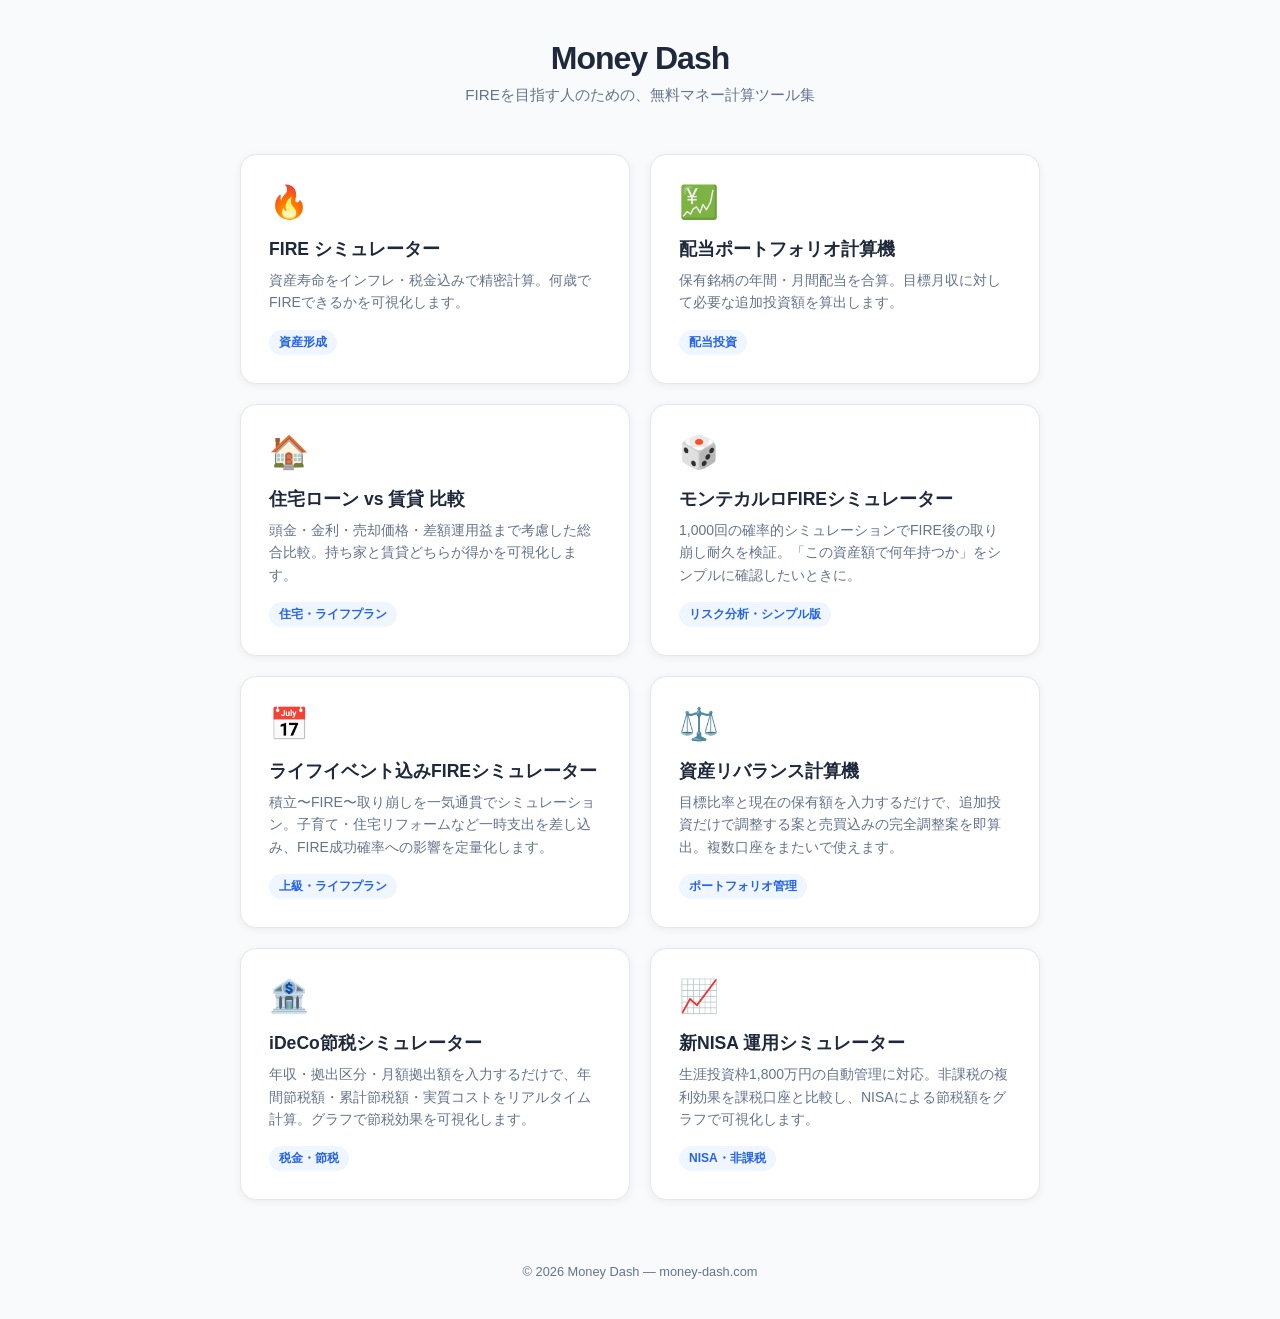
==== index.html @ 2c276aae "Add new NISA simulator and update portal listing - Add nisa.html: 新NISA運用シミュレーター with lifetime limit" ====
<!DOCTYPE html>
<html lang="ja">
<head>
    <meta charset="UTF-8">
    <link rel="icon" href="data:image/svg+xml,<svg xmlns='http://www.w3.org/2000/svg' viewBox='0 0 100 100'><rect width='100' height='100' rx='22' fill='%230D1B2A'/><text x='50' y='57' font-size='36' text-anchor='middle' font-family='Arial' font-weight='bold' fill='%23FFD700'>MD</text><line x1='20' y1='67' x2='80' y2='67' stroke='%23FFD700' stroke-width='4' stroke-linecap='round'/></svg>">
    <meta name="viewport" content="width=device-width, initial-scale=1.0">
    <title>Money Dash — マネー計算ツール集</title>
    <!-- Google tag (gtag.js) -->
    <script async src="https://www.googletagmanager.com/gtag/js?id=G-4P1NTQCQPX"></script>
    <script>
      window.dataLayer = window.dataLayer || [];
      function gtag(){dataLayer.push(arguments);}
      gtag('js', new Date());
      gtag('config', 'G-4P1NTQCQPX');
    </script>
    <style>
        :root {
            --primary: #2563eb;
            --primary-light: #eff6ff;
            --bg: #f8fafc;
            --card-bg: #ffffff;
            --text-main: #1e293b;
            --text-sub: #64748b;
            --border: #e2e8f0;
        }

        * { box-sizing: border-box; }

        body {
            font-family: -apple-system, BlinkMacSystemFont, "Segoe UI", Roboto, sans-serif;
            background: var(--bg);
            color: var(--text-main);
            margin: 0;
            padding: 40px 20px;
            min-height: 100vh;
        }

        .container {
            max-width: 800px;
            margin: 0 auto;
        }

        .site-header {
            text-align: center;
            margin-bottom: 48px;
        }

        .site-header h1 {
            font-size: 2rem;
            font-weight: 800;
            margin: 0 0 8px;
            letter-spacing: -1px;
        }

        .site-header p {
            color: var(--text-sub);
            font-size: 0.95rem;
            margin: 0;
        }

        .tools-grid {
            display: grid;
            grid-template-columns: repeat(auto-fit, minmax(300px, 1fr));
            gap: 20px;
        }

        .tool-card {
            background: var(--card-bg);
            border: 1px solid var(--border);
            border-radius: 16px;
            padding: 28px;
            text-decoration: none;
            color: inherit;
            display: block;
            transition: box-shadow 0.2s, transform 0.2s;
            box-shadow: 0 2px 8px rgba(0,0,0,0.06);
        }

        .tool-card:hover {
            box-shadow: 0 8px 24px rgba(37,99,235,0.12);
            transform: translateY(-2px);
        }

        .tool-icon {
            font-size: 2rem;
            margin-bottom: 16px;
        }

        .tool-name {
            font-size: 1.1rem;
            font-weight: 700;
            margin-bottom: 8px;
        }

        .tool-desc {
            font-size: 0.875rem;
            color: var(--text-sub);
            line-height: 1.6;
        }

        .tool-tag {
            display: inline-block;
            margin-top: 16px;
            background: var(--primary-light);
            color: var(--primary);
            font-size: 0.75rem;
            font-weight: 600;
            padding: 4px 10px;
            border-radius: 20px;
        }

        footer {
            text-align: center;
            margin-top: 64px;
            color: var(--text-sub);
            font-size: 0.8rem;
        }
    </style>
</head>
<body>

<div class="container">
    <header class="site-header">
        <h1>Money Dash</h1>
        <p>FIREを目指す人のための、無料マネー計算ツール集</p>
    </header>

    <div class="tools-grid">
        <a class="tool-card" href="fire-calculator.html">
            <div class="tool-icon">🔥</div>
            <div class="tool-name">FIRE シミュレーター</div>
            <div class="tool-desc">資産寿命をインフレ・税金込みで精密計算。何歳でFIREできるかを可視化します。</div>
            <span class="tool-tag">資産形成</span>
        </a>

        <a class="tool-card" href="dividend-portfolio.html">
            <div class="tool-icon">💹</div>
            <div class="tool-name">配当ポートフォリオ計算機</div>
            <div class="tool-desc">保有銘柄の年間・月間配当を合算。目標月収に対して必要な追加投資額を算出します。</div>
            <span class="tool-tag">配当投資</span>
        </a>

        <a class="tool-card" href="mortgage-vs-rent.html">
            <div class="tool-icon">🏠</div>
            <div class="tool-name">住宅ローン vs 賃貸 比較</div>
            <div class="tool-desc">頭金・金利・売却価格・差額運用益まで考慮した総合比較。持ち家と賃貸どちらが得かを可視化します。</div>
            <span class="tool-tag">住宅・ライフプラン</span>
        </a>

        <a class="tool-card" href="montecarlo.html">
            <div class="tool-icon">🎲</div>
            <div class="tool-name">モンテカルロFIREシミュレーター</div>
            <div class="tool-desc">1,000回の確率的シミュレーションでFIRE後の取り崩し耐久を検証。「この資産額で何年持つか」をシンプルに確認したいときに。</div>
            <span class="tool-tag">リスク分析・シンプル版</span>
        </a>

        <a class="tool-card" href="lifeevent-fire.html">
            <div class="tool-icon">📅</div>
            <div class="tool-name">ライフイベント込みFIREシミュレーター</div>
            <div class="tool-desc">積立〜FIRE〜取り崩しを一気通貫でシミュレーション。子育て・住宅リフォームなど一時支出を差し込み、FIRE成功確率への影響を定量化します。</div>
            <span class="tool-tag">上級・ライフプラン</span>
        </a>

        <a class="tool-card" href="rebalance.html">
            <div class="tool-icon">⚖️</div>
            <div class="tool-name">資産リバランス計算機</div>
            <div class="tool-desc">目標比率と現在の保有額を入力するだけで、追加投資だけで調整する案と売買込みの完全調整案を即算出。複数口座をまたいで使えます。</div>
            <span class="tool-tag">ポートフォリオ管理</span>
        </a>

        <a class="tool-card" href="ideco.html">
            <div class="tool-icon">🏦</div>
            <div class="tool-name">iDeCo節税シミュレーター</div>
            <div class="tool-desc">年収・拠出区分・月額拠出額を入力するだけで、年間節税額・累計節税額・実質コストをリアルタイム計算。グラフで節税効果を可視化します。</div>
            <span class="tool-tag">税金・節税</span>
        </a>

        <a class="tool-card" href="nisa.html">
            <div class="tool-icon">📈</div>
            <div class="tool-name">新NISA 運用シミュレーター</div>
            <div class="tool-desc">生涯投資枠1,800万円の自動管理に対応。非課税の複利効果を課税口座と比較し、NISAによる節税額をグラフで可視化します。</div>
            <span class="tool-tag">NISA・非課税</span>
        </a>
    </div>

    <footer>
        &copy; 2026 Money Dash — money-dash.com
    </footer>
</div>

</body>
</html>
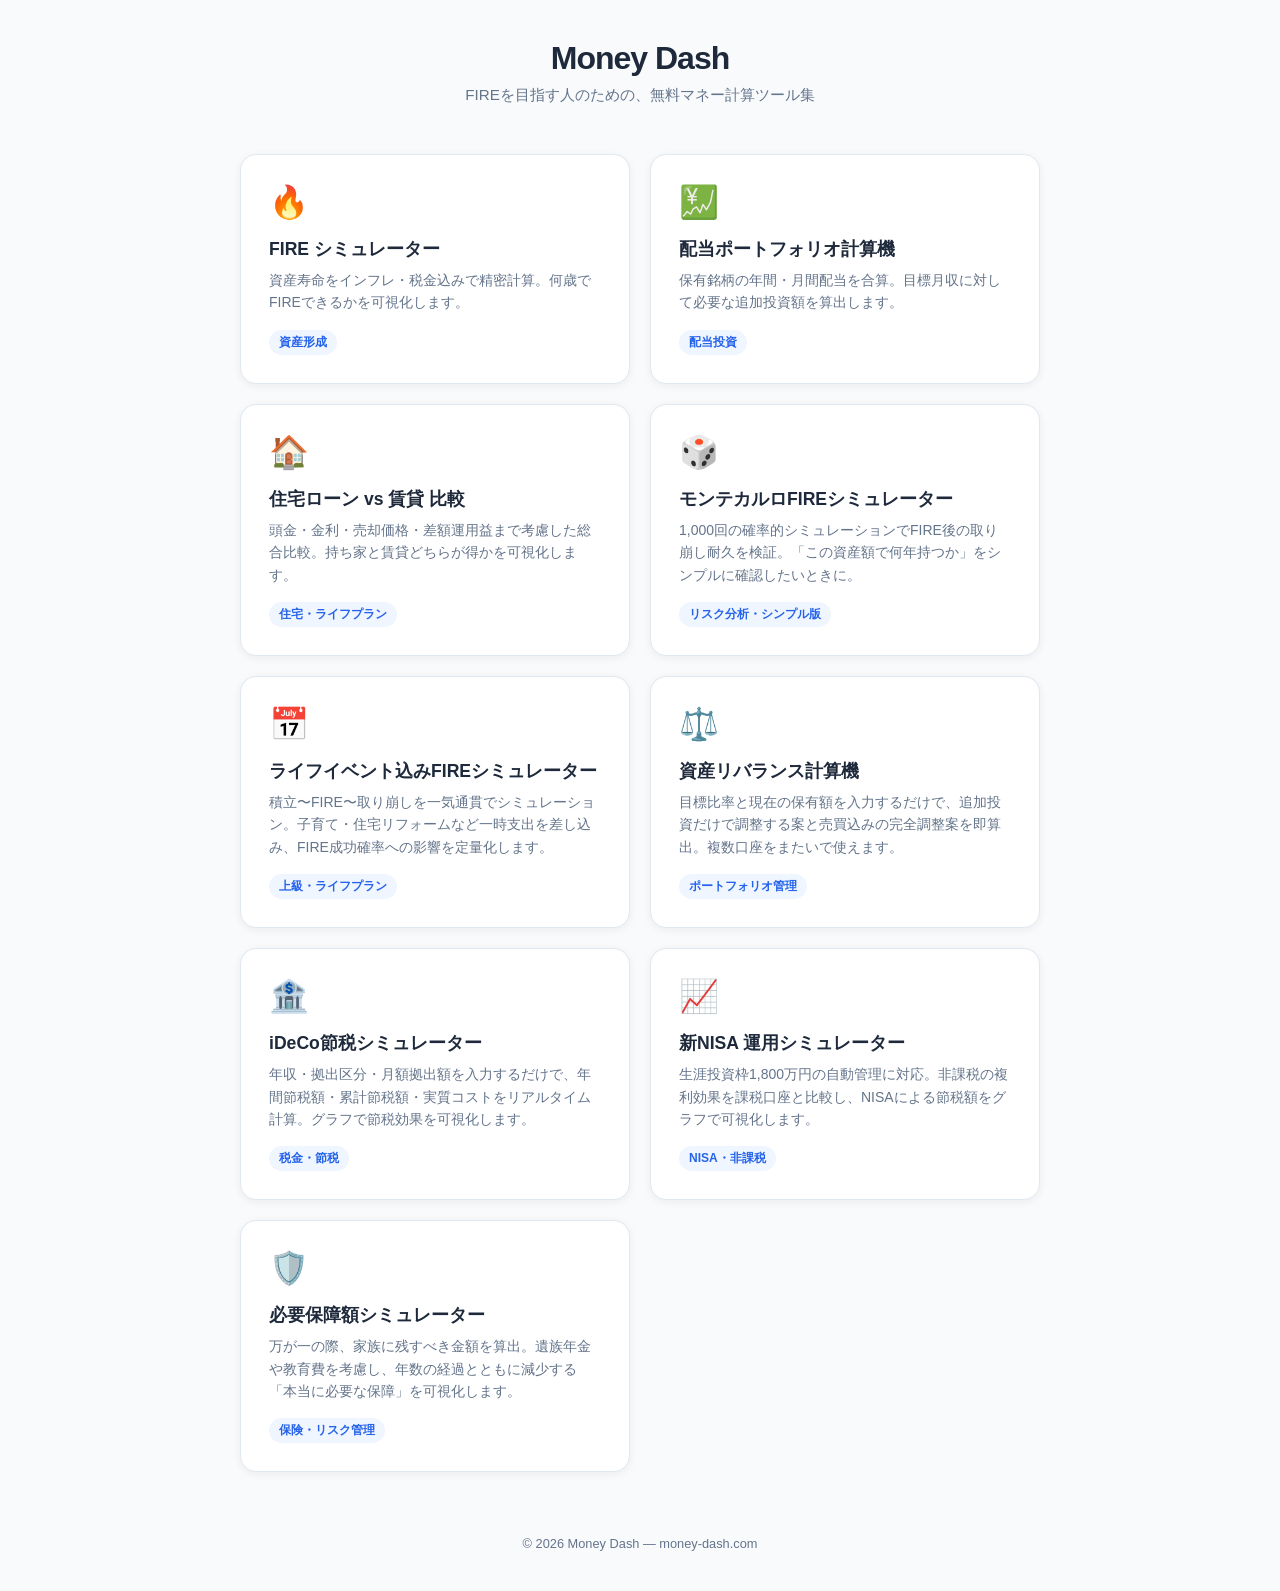
==== commit 6adf65c5: "Add insurance coverage simulator and update portal Co-Authored-By: Claude Sonnet 4.6 <noreply@anthro" ====
--- a/index.html
+++ b/index.html
@@ -181,6 +181,13 @@
             <div class="tool-desc">生涯投資枠1,800万円の自動管理に対応。非課税の複利効果を課税口座と比較し、NISAによる節税額をグラフで可視化します。</div>
             <span class="tool-tag">NISA・非課税</span>
         </a>
+
+        <a class="tool-card" href="insurance-needed.html">
+            <div class="tool-icon">🛡️</div>
+            <div class="tool-name">必要保障額シミュレーター</div>
+            <div class="tool-desc">万が一の際、家族に残すべき金額を算出。遺族年金や教育費を考慮し、年数の経過とともに減少する「本当に必要な保障」を可視化します。</div>
+            <span class="tool-tag">保険・リスク管理</span>
+        </a>
     </div>
 
     <footer>
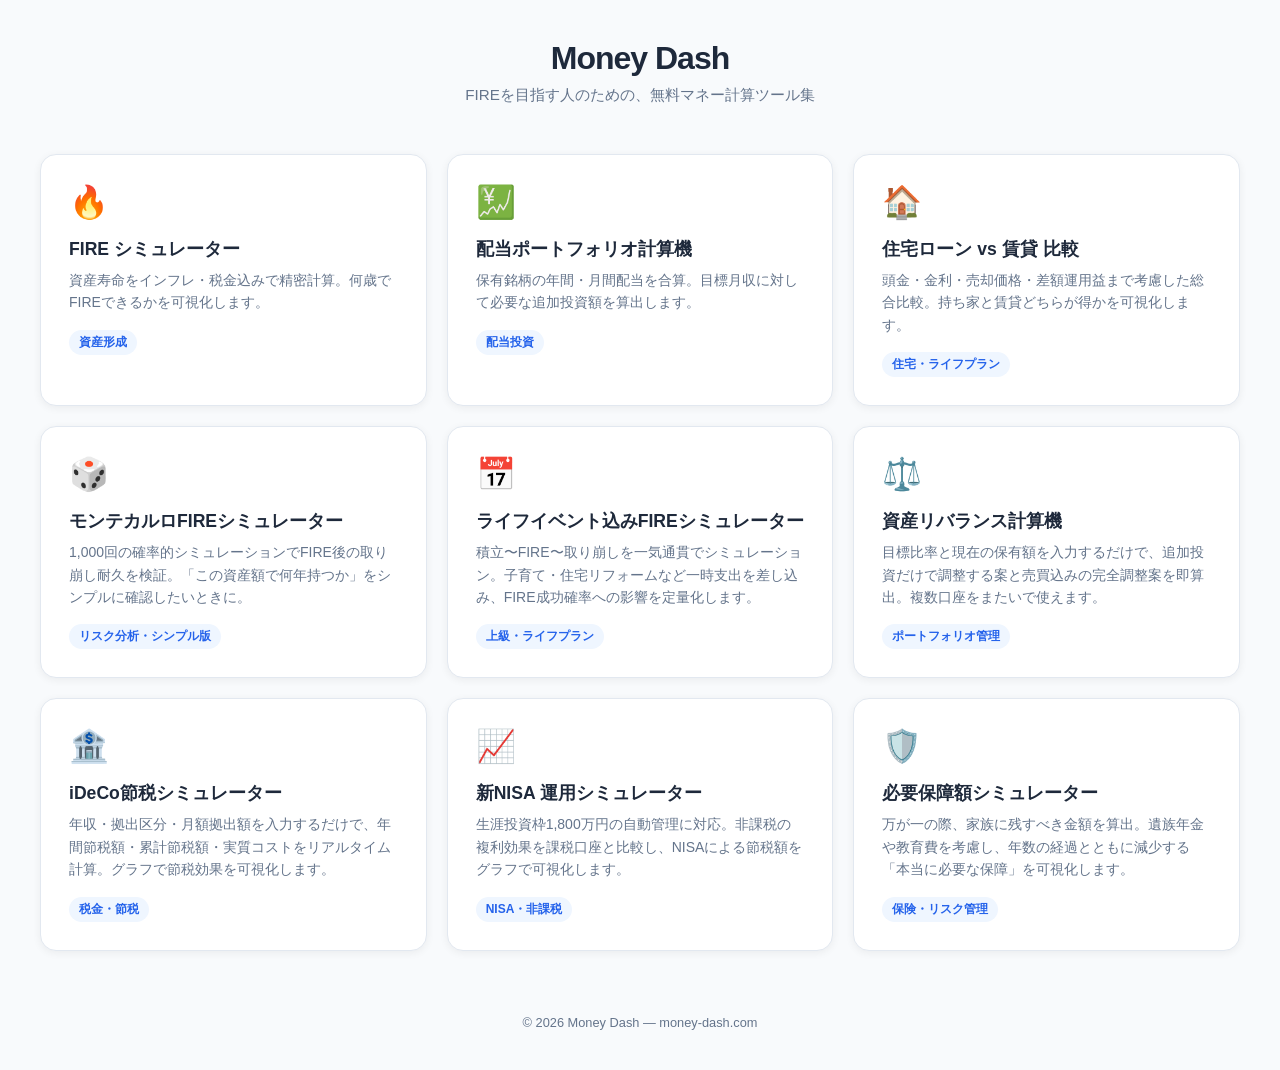
==== commit 14efa684: "Refactor: extract CSS/JS to separate files and fix Tailwind CDN version - Split inline JS from all H" ====
--- a/index.html
+++ b/index.html
@@ -13,6 +13,7 @@
       gtag('js', new Date());
       gtag('config', 'G-4P1NTQCQPX');
     </script>
+    <link rel="stylesheet" href="common.css">
     <style>
         :root {
             --primary: #2563eb;
@@ -36,7 +37,7 @@
         }
 
         .container {
-            max-width: 800px;
+            max-width: 1200px;
             margin: 0 auto;
         }
 
@@ -60,8 +61,20 @@
 
         .tools-grid {
             display: grid;
-            grid-template-columns: repeat(auto-fit, minmax(300px, 1fr));
+            grid-template-columns: 1fr;
             gap: 20px;
+        }
+
+        @media (min-width: 540px) {
+            .tools-grid {
+                grid-template-columns: repeat(2, 1fr);
+            }
+        }
+
+        @media (min-width: 1024px) {
+            .tools-grid {
+                grid-template-columns: repeat(3, 1fr);
+            }
         }
 
         .tool-card {
--- a/common.css
+++ b/common.css
@@ -0,0 +1,106 @@
+/* ===================================
+   Money Dash — 共通スタイル
+   =================================== */
+
+/* ---- ナビゲーション ---- */
+.site-nav {
+    position: sticky;
+    top: 0;
+    z-index: 100;
+    backdrop-filter: blur(14px);
+    -webkit-backdrop-filter: blur(14px);
+    background: rgba(248,250,252,0.88);
+    border-bottom: 1px solid rgba(226,232,240,0.8);
+    height: 48px;
+    display: flex;
+    align-items: center;
+    gap: 10px;
+    padding: 0 20px;
+    margin-bottom: 20px;
+}
+
+.nav-logo {
+    background: #0D1B2A;
+    color: #FFD700;
+    font-weight: 800;
+    font-size: 0.7rem;
+    letter-spacing: 0.5px;
+    padding: 4px 8px;
+    border-radius: 6px;
+    text-decoration: none;
+    flex-shrink: 0;
+}
+
+.nav-sep { color: #e2e8f0; font-size: 1rem; line-height: 1; }
+
+.nav-current {
+    color: #1e293b;
+    font-size: 0.85rem;
+    font-weight: 600;
+    white-space: nowrap;
+    overflow: hidden;
+    text-overflow: ellipsis;
+}
+
+/* ---- アフィリエイトセクション ---- */
+.affiliate-section {
+    margin-top: 32px;
+    padding: 24px;
+    background: #f8fafc;
+    border-radius: 16px;
+    border: 1px solid #e2e8f0;
+}
+.affiliate-label { margin: 0 0 4px; font-size: 0.75rem; font-weight: 700; color: #64748b; letter-spacing: 0.05em; }
+.affiliate-title { margin: 0 0 16px; font-size: 0.95rem; font-weight: 600; color: #1e293b; }
+.affiliate-buttons { display: flex; gap: 12px; flex-wrap: wrap; }
+.affiliate-btn {
+    flex: 1;
+    min-width: 200px;
+    display: block;
+    padding: 14px 20px;
+    color: white;
+    border-radius: 10px;
+    text-decoration: none;
+    text-align: center;
+    font-weight: 700;
+    font-size: 0.9rem;
+}
+.affiliate-btn-sbi { background: #ff6600; }
+.affiliate-btn-rakuten { background: #bf0000; }
+.affiliate-note { margin: 12px 0 0; font-size: 0.75rem; color: #94a3b8; }
+
+/* ---- 関連ツールセクション ---- */
+.related-tools-wrap { margin: 0 auto; padding: 0 20px 32px; }
+.related-tools-inner { padding: 20px 0 16px; border-top: 1px solid #e2e8f0; }
+.related-tools-title {
+    font-size: 0.7rem;
+    font-weight: 700;
+    color: #94a3b8;
+    margin: 0 0 12px;
+    letter-spacing: 0.08em;
+    text-transform: uppercase;
+}
+.related-tools-grid {
+    display: grid;
+    grid-template-columns: repeat(auto-fit, minmax(180px, 1fr));
+    gap: 10px;
+}
+.related-tool-card {
+    display: flex;
+    align-items: center;
+    gap: 10px;
+    background: #fff;
+    border: 1px solid #e2e8f0;
+    border-radius: 10px;
+    padding: 12px 14px;
+    text-decoration: none;
+    color: inherit;
+    transition: box-shadow 0.2s;
+}
+.related-tool-card:hover { box-shadow: 0 4px 12px rgba(37,99,235,0.1); }
+.related-tool-icon { font-size: 1.4rem; line-height: 1; flex-shrink: 0; }
+.related-tool-name { font-weight: 700; font-size: 0.8rem; color: #1e293b; line-height: 1.3; }
+.related-tool-desc { font-size: 0.7rem; color: #64748b; margin-top: 2px; }
+
+/* ---- 免責 ---- */
+.disclaimer { font-size: 0.75rem; color: #64748b; text-align: center; line-height: 1.6; margin: 0; }
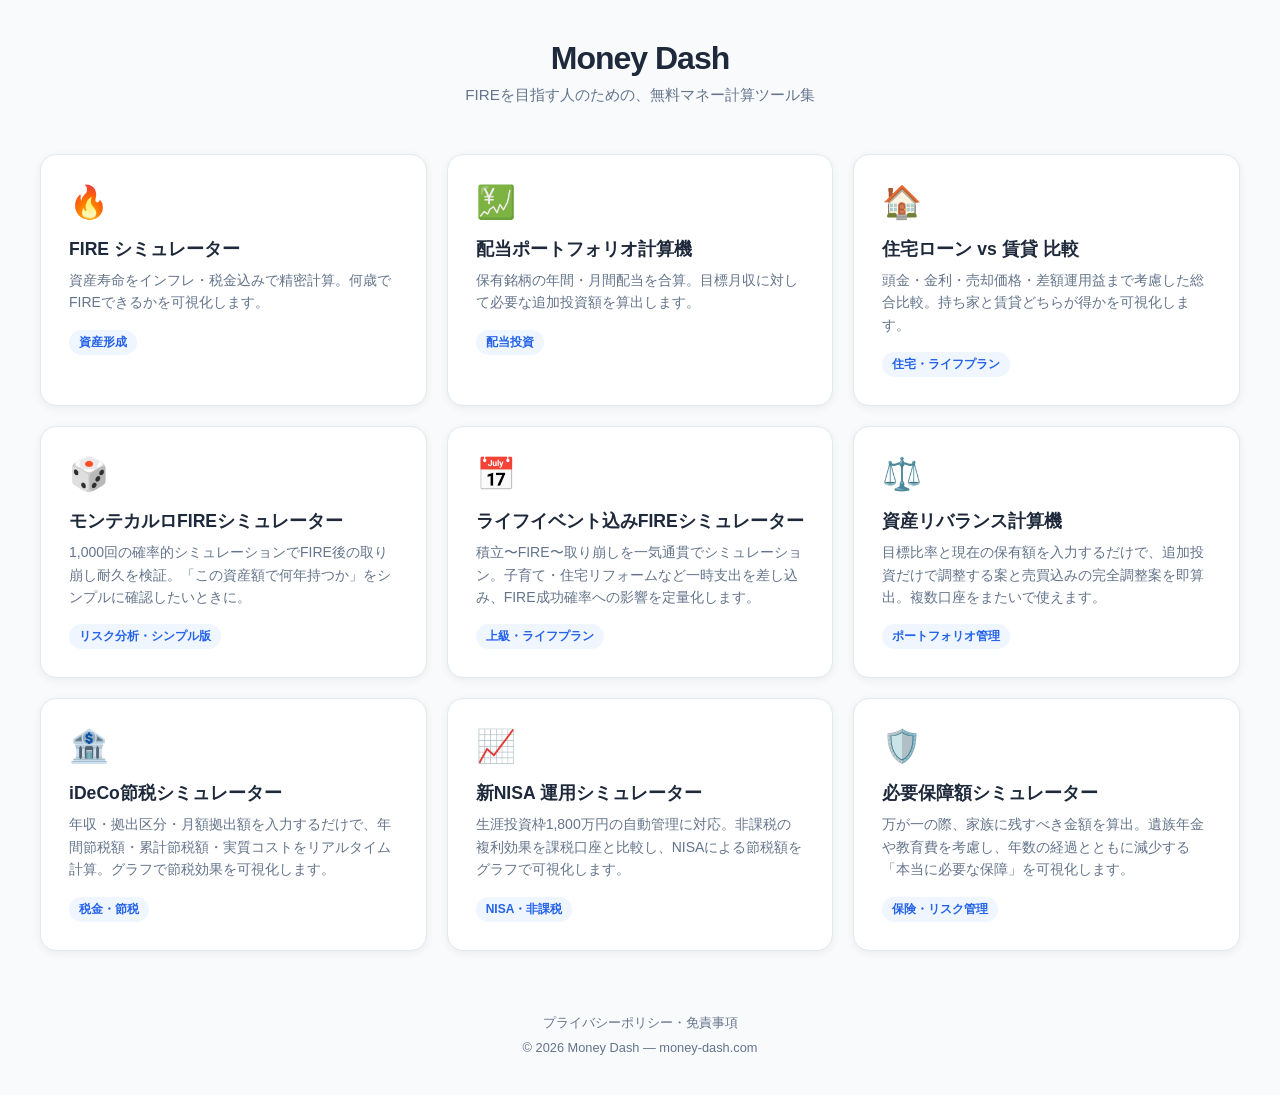
==== commit da68e14d: "Add privacy policy page and link from index footer Covers disclaimer, affiliate disclosure, Google A" ====
--- a/index.html
+++ b/index.html
@@ -204,6 +204,9 @@
     </div>
 
     <footer>
+        <div style="margin-bottom: 8px;">
+            <a href="privacy.html" style="color: var(--text-sub); text-decoration: none;">プライバシーポリシー・免責事項</a>
+        </div>
         &copy; 2026 Money Dash — money-dash.com
     </footer>
 </div>
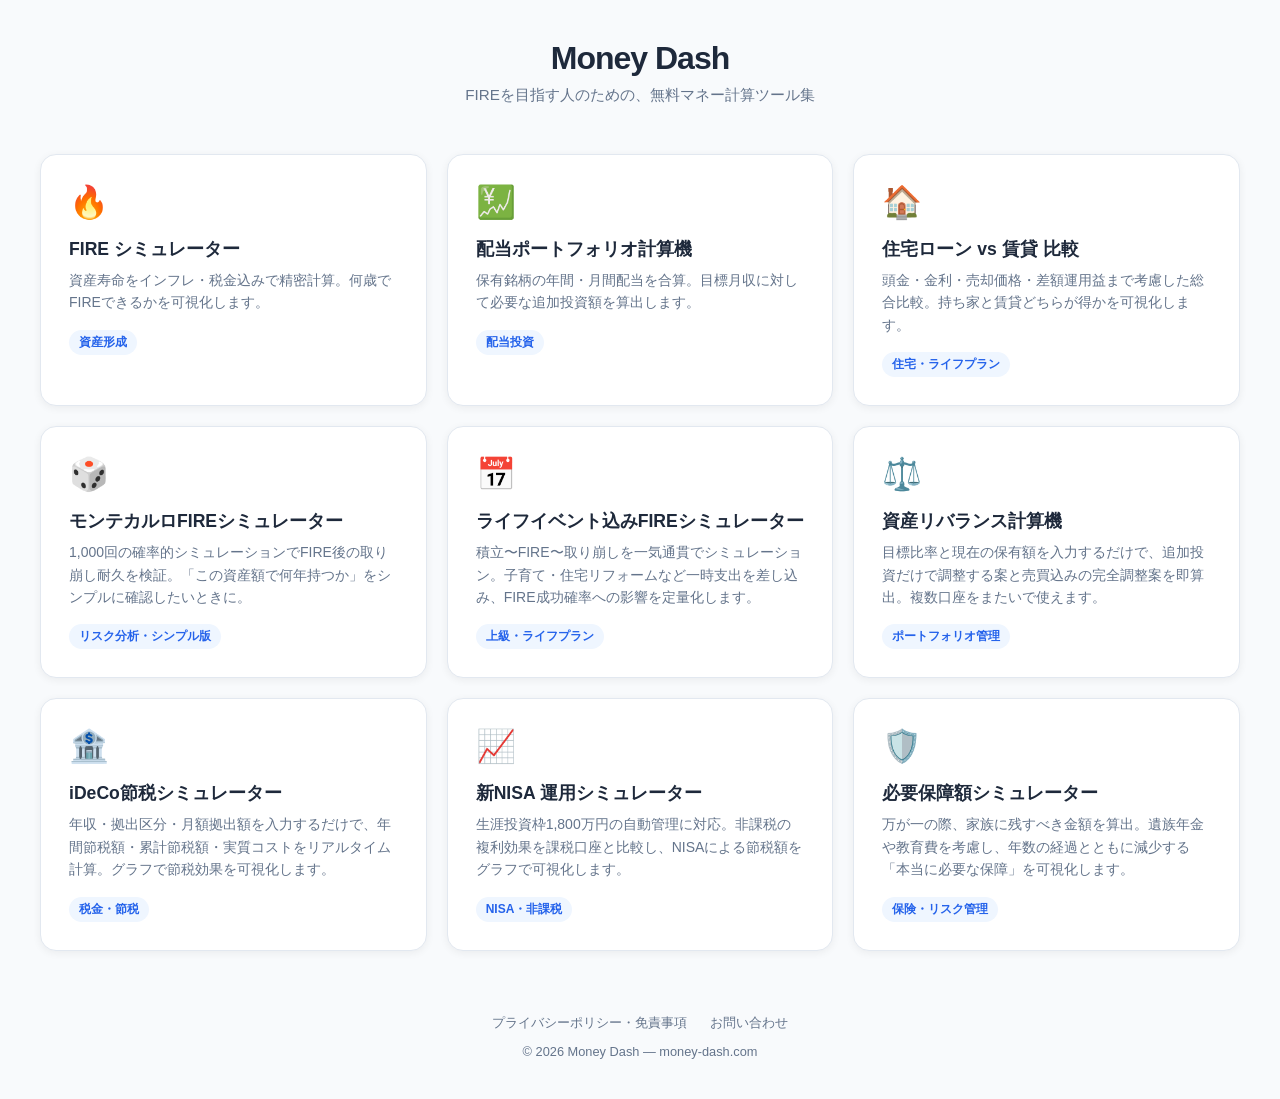
==== commit cf776218: "Add contact form link to index footer and fix disclaimer links Co-Authored-By: Claude Sonnet 4.6 <no" ====
--- a/index.html
+++ b/index.html
@@ -204,8 +204,9 @@
     </div>
 
     <footer>
-        <div style="margin-bottom: 8px;">
-            <a href="privacy.html" style="color: var(--text-sub); text-decoration: none;">プライバシーポリシー・免責事項</a>
+        <div style="margin-bottom: 12px;">
+            <a href="privacy.html" style="color: var(--text-sub); text-decoration: none; margin: 0 10px;">プライバシーポリシー・免責事項</a>
+            <a href="https://docs.google.com/forms/d/e/1FAIpQLSfcU8UWEOnSuYY_kcmbOS2hraQ7HVrnUQq1cOif-BxDue2jgA/viewform" target="_blank" rel="noopener" style="color: var(--text-sub); text-decoration: none; margin: 0 10px;">お問い合わせ</a>
         </div>
         &copy; 2026 Money Dash — money-dash.com
     </footer>
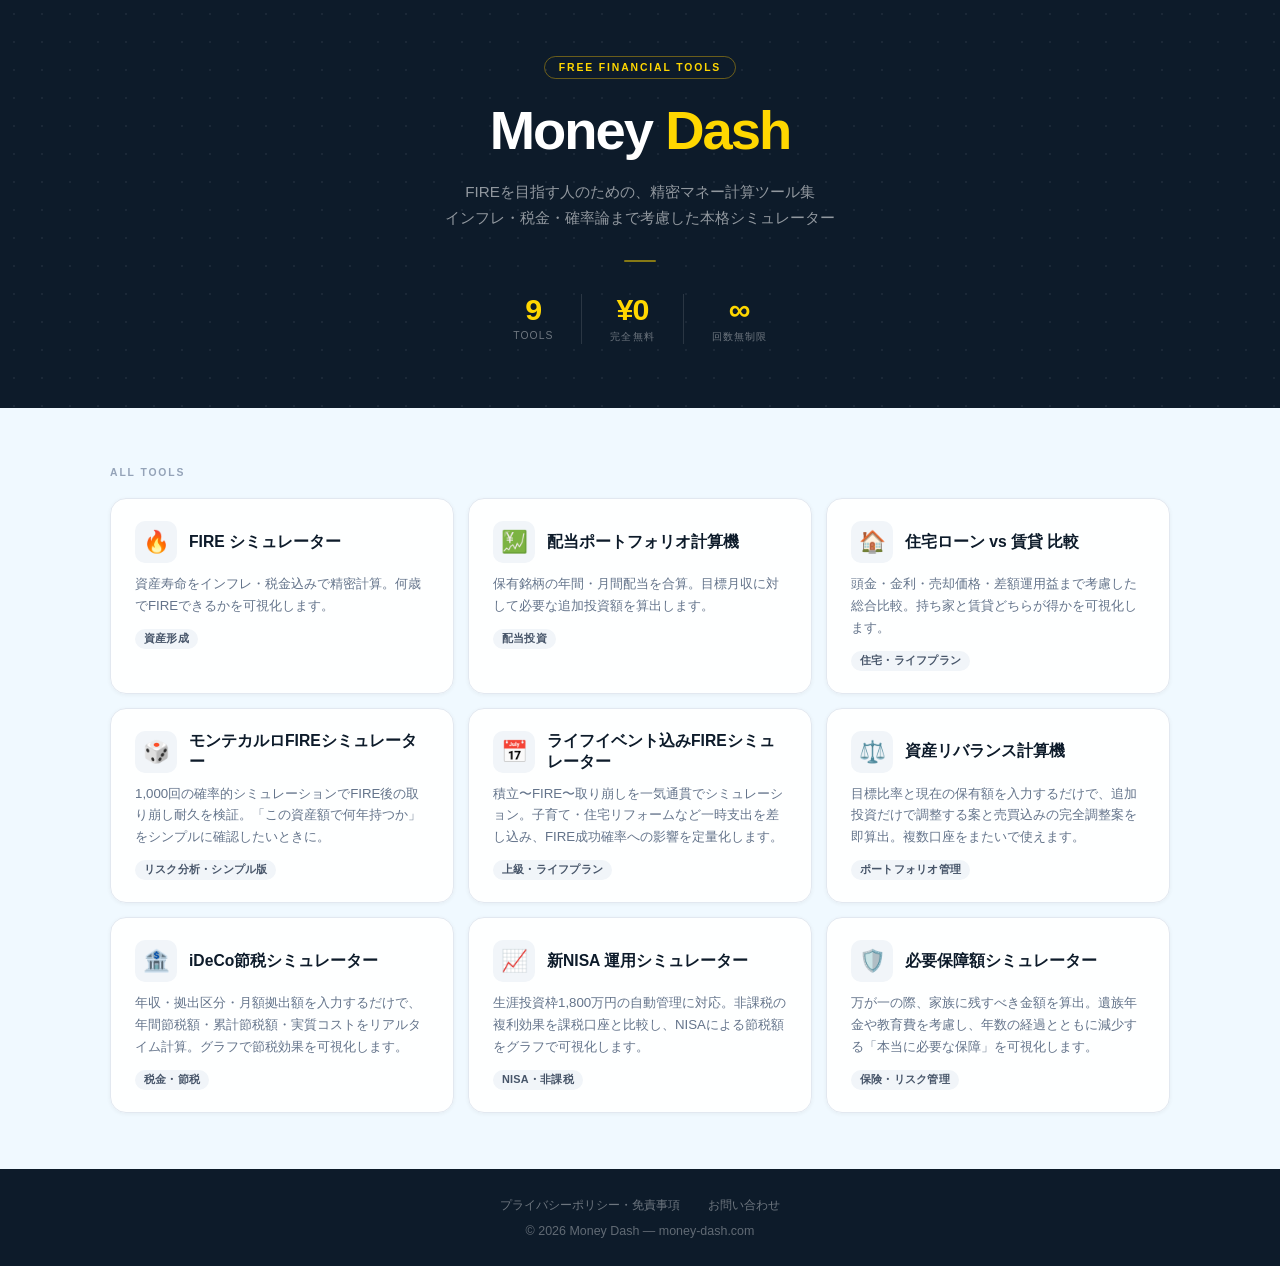
==== commit bd952b90: "Redesign index page with dark navy hero and gold accents Co-Authored-By: Claude Sonnet 4.6 <noreply@" ====
--- a/index.html
+++ b/index.html
@@ -4,6 +4,11 @@
     <meta charset="UTF-8">
     <link rel="icon" href="data:image/svg+xml,<svg xmlns='http://www.w3.org/2000/svg' viewBox='0 0 100 100'><rect width='100' height='100' rx='22' fill='%230D1B2A'/><text x='50' y='57' font-size='36' text-anchor='middle' font-family='Arial' font-weight='bold' fill='%23FFD700'>MD</text><line x1='20' y1='67' x2='80' y2='67' stroke='%23FFD700' stroke-width='4' stroke-linecap='round'/></svg>">
     <meta name="viewport" content="width=device-width, initial-scale=1.0">
+    <meta property="og:title" content="Money Dash — 無料マネー計算ツール集">
+    <meta property="og:description" content="FIRE、NISA、住宅ローン比較など、一生のお金の問題を可視化する精密シミュレーター。">
+    <meta property="og:type" content="website">
+    <meta property="og:url" content="https://money-dash.com">
+    <meta name="twitter:card" content="summary_large_image">
     <title>Money Dash — マネー計算ツール集</title>
     <!-- Google tag (gtag.js) -->
     <script async src="https://www.googletagmanager.com/gtag/js?id=G-4P1NTQCQPX"></script>
@@ -15,202 +20,369 @@
     </script>
     <link rel="stylesheet" href="common.css">
     <style>
-        :root {
-            --primary: #2563eb;
-            --primary-light: #eff6ff;
-            --bg: #f8fafc;
-            --card-bg: #ffffff;
-            --text-main: #1e293b;
-            --text-sub: #64748b;
-            --border: #e2e8f0;
-        }
-
         * { box-sizing: border-box; }
 
         body {
-            font-family: -apple-system, BlinkMacSystemFont, "Segoe UI", Roboto, sans-serif;
-            background: var(--bg);
-            color: var(--text-main);
+            font-family: 'Helvetica Neue', Arial, sans-serif;
+            background: #f0f9ff;
+            color: #1e293b;
             margin: 0;
-            padding: 40px 20px;
+            padding: 0;
             min-height: 100vh;
         }
 
-        .container {
-            max-width: 1200px;
+        /* ---- Hero ---- */
+        .hero {
+            background: #0D1B2A;
+            padding: 56px 20px 64px;
+            text-align: center;
+            position: relative;
+            overflow: hidden;
+        }
+
+        /* subtle dot-grid texture */
+        .hero::before {
+            content: '';
+            position: absolute;
+            inset: 0;
+            background-image: radial-gradient(rgba(255,255,255,0.06) 1px, transparent 1px);
+            background-size: 28px 28px;
+            pointer-events: none;
+        }
+
+        .hero-inner {
+            position: relative;
+            max-width: 680px;
             margin: 0 auto;
         }
 
-        .site-header {
+        .hero-badge {
+            display: inline-block;
+            border: 1px solid rgba(200,160,12,0.5);
+            color: #FFD700;
+            font-size: 0.65rem;
+            font-weight: 700;
+            letter-spacing: 0.18em;
+            text-transform: uppercase;
+            padding: 5px 14px;
+            border-radius: 20px;
+            margin-bottom: 22px;
+        }
+
+        .hero h1 {
+            font-size: clamp(2.2rem, 6vw, 3.4rem);
+            font-weight: 800;
+            color: #ffffff;
+            margin: 0 0 4px;
+            letter-spacing: -2px;
+            line-height: 1.1;
+        }
+
+        .hero h1 em {
+            font-style: normal;
+            color: #FFD700;
+        }
+
+        .hero-sub {
+            color: rgba(255,255,255,0.55);
+            font-size: 0.95rem;
+            margin: 18px auto 0;
+            line-height: 1.75;
+            max-width: 480px;
+        }
+
+        .hero-divider {
+            width: 32px;
+            height: 2px;
+            background: rgba(255,215,0,0.5);
+            margin: 28px auto 0;
+            border-radius: 2px;
+        }
+
+        .hero-stats {
+            display: flex;
+            justify-content: center;
+            gap: 0;
+            margin-top: 32px;
+        }
+
+        .hero-stat {
             text-align: center;
-            margin-bottom: 48px;
-        }
-
-        .site-header h1 {
-            font-size: 2rem;
+            padding: 0 28px;
+            border-right: 1px solid rgba(255,255,255,0.12);
+        }
+        .hero-stat:last-child { border-right: none; }
+
+        .hero-stat-num {
+            font-size: 1.9rem;
             font-weight: 800;
-            margin: 0 0 8px;
+            color: #FFD700;
             letter-spacing: -1px;
-        }
-
-        .site-header p {
-            color: var(--text-sub);
-            font-size: 0.95rem;
-            margin: 0;
+            line-height: 1;
+        }
+
+        .hero-stat-label {
+            font-size: 0.65rem;
+            color: rgba(255,255,255,0.4);
+            text-transform: uppercase;
+            letter-spacing: 0.1em;
+            margin-top: 6px;
+        }
+
+        /* ---- Tools section ---- */
+        .tools-section {
+            max-width: 1100px;
+            margin: 0 auto;
+            padding: 48px 20px 56px;
+        }
+
+        .section-label {
+            font-size: 0.65rem;
+            font-weight: 700;
+            letter-spacing: 0.18em;
+            text-transform: uppercase;
+            color: #94a3b8;
+            margin-bottom: 20px;
         }
 
         .tools-grid {
             display: grid;
             grid-template-columns: 1fr;
-            gap: 20px;
+            gap: 14px;
         }
 
         @media (min-width: 540px) {
-            .tools-grid {
-                grid-template-columns: repeat(2, 1fr);
-            }
+            .tools-grid { grid-template-columns: repeat(2, 1fr); }
         }
 
         @media (min-width: 1024px) {
-            .tools-grid {
-                grid-template-columns: repeat(3, 1fr);
-            }
+            .tools-grid { grid-template-columns: repeat(3, 1fr); }
         }
 
         .tool-card {
-            background: var(--card-bg);
-            border: 1px solid var(--border);
+            background: rgba(255,255,255,0.95);
+            border: 1px solid #e2e8f0;
             border-radius: 16px;
-            padding: 28px;
+            padding: 22px 22px 22px 24px;
             text-decoration: none;
             color: inherit;
             display: block;
-            transition: box-shadow 0.2s, transform 0.2s;
-            box-shadow: 0 2px 8px rgba(0,0,0,0.06);
+            transition: box-shadow 0.2s, transform 0.2s, border-color 0.2s;
+            box-shadow: 0 1px 4px rgba(0,0,0,0.05);
+            position: relative;
+            overflow: hidden;
+        }
+
+        .tool-card::before {
+            content: '';
+            position: absolute;
+            left: 0;
+            top: 0;
+            bottom: 0;
+            width: 3px;
+            background: transparent;
+            transition: background 0.2s;
         }
 
         .tool-card:hover {
-            box-shadow: 0 8px 24px rgba(37,99,235,0.12);
+            box-shadow: 0 8px 24px rgba(13,27,42,0.1);
             transform: translateY(-2px);
+            border-color: #cbd5e1;
+        }
+
+        .tool-card:hover::before {
+            background: #C8960C;
+        }
+
+        .tool-card-head {
+            display: flex;
+            align-items: center;
+            gap: 12px;
+            margin-bottom: 10px;
         }
 
         .tool-icon {
-            font-size: 2rem;
-            margin-bottom: 16px;
+            font-size: 1.35rem;
+            line-height: 1;
+            width: 42px;
+            height: 42px;
+            background: #f1f5f9;
+            border-radius: 10px;
+            display: flex;
+            align-items: center;
+            justify-content: center;
+            flex-shrink: 0;
         }
 
         .tool-name {
-            font-size: 1.1rem;
+            font-size: 0.98rem;
             font-weight: 700;
-            margin-bottom: 8px;
+            line-height: 1.3;
+            color: #0D1B2A;
         }
 
         .tool-desc {
-            font-size: 0.875rem;
-            color: var(--text-sub);
-            line-height: 1.6;
+            font-size: 0.83rem;
+            color: #64748b;
+            line-height: 1.65;
         }
 
         .tool-tag {
             display: inline-block;
-            margin-top: 16px;
-            background: var(--primary-light);
-            color: var(--primary);
-            font-size: 0.75rem;
+            margin-top: 12px;
+            background: #f1f5f9;
+            color: #475569;
+            font-size: 0.68rem;
             font-weight: 600;
-            padding: 4px 10px;
+            padding: 3px 9px;
             border-radius: 20px;
-        }
-
+            letter-spacing: 0.02em;
+        }
+
+        /* ---- Footer ---- */
         footer {
+            background: #0D1B2A;
+            color: rgba(255,255,255,0.35);
             text-align: center;
-            margin-top: 64px;
-            color: var(--text-sub);
-            font-size: 0.8rem;
+            padding: 28px 20px;
+            font-size: 0.78rem;
+        }
+
+        .footer-links {
+            margin-bottom: 10px;
+        }
+
+        footer a {
+            color: rgba(255,255,255,0.4);
+            text-decoration: none;
+            margin: 0 12px;
+        }
+
+        footer a:hover {
+            color: rgba(255,255,255,0.7);
         }
     </style>
 </head>
 <body>
 
-<div class="container">
-    <header class="site-header">
-        <h1>Money Dash</h1>
-        <p>FIREを目指す人のための、無料マネー計算ツール集</p>
-    </header>
-
+<header class="hero">
+    <div class="hero-inner">
+        <div class="hero-badge">Free Financial Tools</div>
+        <h1>Money <em>Dash</em></h1>
+        <p class="hero-sub">FIREを目指す人のための、精密マネー計算ツール集<br>インフレ・税金・確率論まで考慮した本格シミュレーター</p>
+        <div class="hero-divider"></div>
+        <div class="hero-stats">
+            <div class="hero-stat">
+                <div class="hero-stat-num">9</div>
+                <div class="hero-stat-label">Tools</div>
+            </div>
+            <div class="hero-stat">
+                <div class="hero-stat-num">¥0</div>
+                <div class="hero-stat-label">完全無料</div>
+            </div>
+            <div class="hero-stat">
+                <div class="hero-stat-num">∞</div>
+                <div class="hero-stat-label">回数無制限</div>
+            </div>
+        </div>
+    </div>
+</header>
+
+<section class="tools-section">
+    <p class="section-label">All Tools</p>
     <div class="tools-grid">
+
         <a class="tool-card" href="fire-calculator.html">
-            <div class="tool-icon">🔥</div>
-            <div class="tool-name">FIRE シミュレーター</div>
+            <div class="tool-card-head">
+                <div class="tool-icon">🔥</div>
+                <div class="tool-name">FIRE シミュレーター</div>
+            </div>
             <div class="tool-desc">資産寿命をインフレ・税金込みで精密計算。何歳でFIREできるかを可視化します。</div>
             <span class="tool-tag">資産形成</span>
         </a>
 
         <a class="tool-card" href="dividend-portfolio.html">
-            <div class="tool-icon">💹</div>
-            <div class="tool-name">配当ポートフォリオ計算機</div>
+            <div class="tool-card-head">
+                <div class="tool-icon">💹</div>
+                <div class="tool-name">配当ポートフォリオ計算機</div>
+            </div>
             <div class="tool-desc">保有銘柄の年間・月間配当を合算。目標月収に対して必要な追加投資額を算出します。</div>
             <span class="tool-tag">配当投資</span>
         </a>
 
         <a class="tool-card" href="mortgage-vs-rent.html">
-            <div class="tool-icon">🏠</div>
-            <div class="tool-name">住宅ローン vs 賃貸 比較</div>
+            <div class="tool-card-head">
+                <div class="tool-icon">🏠</div>
+                <div class="tool-name">住宅ローン vs 賃貸 比較</div>
+            </div>
             <div class="tool-desc">頭金・金利・売却価格・差額運用益まで考慮した総合比較。持ち家と賃貸どちらが得かを可視化します。</div>
             <span class="tool-tag">住宅・ライフプラン</span>
         </a>
 
         <a class="tool-card" href="montecarlo.html">
-            <div class="tool-icon">🎲</div>
-            <div class="tool-name">モンテカルロFIREシミュレーター</div>
+            <div class="tool-card-head">
+                <div class="tool-icon">🎲</div>
+                <div class="tool-name">モンテカルロFIREシミュレーター</div>
+            </div>
             <div class="tool-desc">1,000回の確率的シミュレーションでFIRE後の取り崩し耐久を検証。「この資産額で何年持つか」をシンプルに確認したいときに。</div>
             <span class="tool-tag">リスク分析・シンプル版</span>
         </a>
 
         <a class="tool-card" href="lifeevent-fire.html">
-            <div class="tool-icon">📅</div>
-            <div class="tool-name">ライフイベント込みFIREシミュレーター</div>
+            <div class="tool-card-head">
+                <div class="tool-icon">📅</div>
+                <div class="tool-name">ライフイベント込みFIREシミュレーター</div>
+            </div>
             <div class="tool-desc">積立〜FIRE〜取り崩しを一気通貫でシミュレーション。子育て・住宅リフォームなど一時支出を差し込み、FIRE成功確率への影響を定量化します。</div>
             <span class="tool-tag">上級・ライフプラン</span>
         </a>
 
         <a class="tool-card" href="rebalance.html">
-            <div class="tool-icon">⚖️</div>
-            <div class="tool-name">資産リバランス計算機</div>
+            <div class="tool-card-head">
+                <div class="tool-icon">⚖️</div>
+                <div class="tool-name">資産リバランス計算機</div>
+            </div>
             <div class="tool-desc">目標比率と現在の保有額を入力するだけで、追加投資だけで調整する案と売買込みの完全調整案を即算出。複数口座をまたいで使えます。</div>
             <span class="tool-tag">ポートフォリオ管理</span>
         </a>
 
         <a class="tool-card" href="ideco.html">
-            <div class="tool-icon">🏦</div>
-            <div class="tool-name">iDeCo節税シミュレーター</div>
+            <div class="tool-card-head">
+                <div class="tool-icon">🏦</div>
+                <div class="tool-name">iDeCo節税シミュレーター</div>
+            </div>
             <div class="tool-desc">年収・拠出区分・月額拠出額を入力するだけで、年間節税額・累計節税額・実質コストをリアルタイム計算。グラフで節税効果を可視化します。</div>
             <span class="tool-tag">税金・節税</span>
         </a>
 
         <a class="tool-card" href="nisa.html">
-            <div class="tool-icon">📈</div>
-            <div class="tool-name">新NISA 運用シミュレーター</div>
+            <div class="tool-card-head">
+                <div class="tool-icon">📈</div>
+                <div class="tool-name">新NISA 運用シミュレーター</div>
+            </div>
             <div class="tool-desc">生涯投資枠1,800万円の自動管理に対応。非課税の複利効果を課税口座と比較し、NISAによる節税額をグラフで可視化します。</div>
             <span class="tool-tag">NISA・非課税</span>
         </a>
 
         <a class="tool-card" href="insurance-needed.html">
-            <div class="tool-icon">🛡️</div>
-            <div class="tool-name">必要保障額シミュレーター</div>
+            <div class="tool-card-head">
+                <div class="tool-icon">🛡️</div>
+                <div class="tool-name">必要保障額シミュレーター</div>
+            </div>
             <div class="tool-desc">万が一の際、家族に残すべき金額を算出。遺族年金や教育費を考慮し、年数の経過とともに減少する「本当に必要な保障」を可視化します。</div>
             <span class="tool-tag">保険・リスク管理</span>
         </a>
+
     </div>
-
-    <footer>
-        <div style="margin-bottom: 12px;">
-            <a href="privacy.html" style="color: var(--text-sub); text-decoration: none; margin: 0 10px;">プライバシーポリシー・免責事項</a>
-            <a href="https://docs.google.com/forms/d/e/1FAIpQLSfcU8UWEOnSuYY_kcmbOS2hraQ7HVrnUQq1cOif-BxDue2jgA/viewform" target="_blank" rel="noopener" style="color: var(--text-sub); text-decoration: none; margin: 0 10px;">お問い合わせ</a>
-        </div>
-        &copy; 2026 Money Dash — money-dash.com
-    </footer>
-</div>
+</section>
+
+<footer>
+    <div class="footer-links">
+        <a href="privacy.html">プライバシーポリシー・免責事項</a>
+        <a href="https://docs.google.com/forms/d/e/1FAIpQLSfcU8UWEOnSuYY_kcmbOS2hraQ7HVrnUQq1cOif-BxDue2jgA/viewform" target="_blank" rel="noopener">お問い合わせ</a>
+    </div>
+    &copy; 2026 Money Dash — money-dash.com
+</footer>
 
 </body>
 </html>
